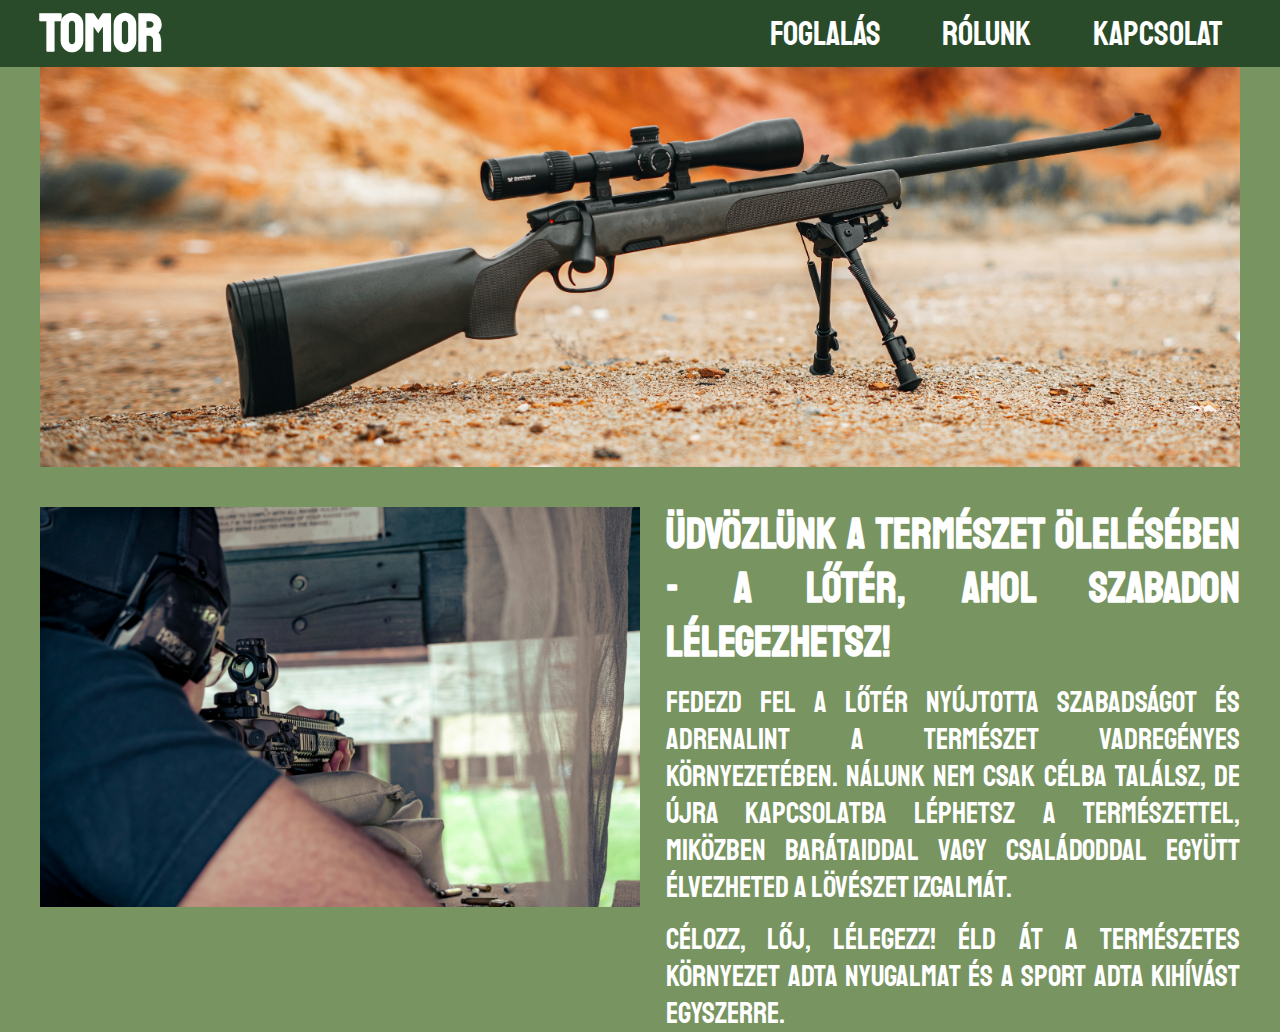
==== index.html @ 5ebb769a "Add files via upload" ====
<!DOCTYPE html>
<html lang="hu">

<head>
    <meta charset="UTF-8">
    <meta name="viewport" content="width=device-width, initial-scale=1.0">
    <title>Tomor</title>
    <link rel="stylesheet" href="style.css">
    <link rel="preconnect" href="https://fonts.googleapis.com">
    <link rel="preconnect" href="https://fonts.gstatic.com" crossorigin>
    <link href="https://fonts.googleapis.com/css2?family=Staatliches&display=swap" rel="stylesheet">
</head>

<body>
    <div class="navbar">
        <div class="border">
            <div class="container">
                <a href="" class="text">
                    <h1 class="brand text">Tomor</h1>
                </a>
                <div class="flexbox">
                    <a href="./foglalas.html" class="text">Foglalás</a>
                    <a href="" class="text">Rólunk</a>
                    <a href="" class="text">Kapcsolat</a>
                </div>
            </div>
        </div>
    </div>
    <section class="one">
        <div class="border">
            <div class="banner"></div>
            <div class="flexbox">
                <img id="gunner-image" src="./assets/gunner.jpg"></img>
                <div class="slogan">
                    <h2 class="text">Üdvözlünk a Természet Ölelésében - A Lőtér, Ahol Szabadon Lélegezhetsz!</h2>
                    <p class="text">Fedezd fel a lőtér nyújtotta szabadságot és adrenalint a természet vadregényes
                        környezetében. Nálunk nem csak célba találsz, de újra kapcsolatba léphetsz a természettel,
                        miközben barátaiddal vagy családoddal együtt élvezheted a lövészet izgalmát.</p>
                    <p class="text">Célozz, lőj, lélegezz! Éld át a természetes környezet adta nyugalmat és a sport adta
                        kihívást egyszerre.</p>
                </div>
            </div>

        </div>

    </section>

</body>

</html>
---- style.css ----
* {
    margin: 0;
}

body {
    margin: 0;
    background-color: #789461;
}

.text {
    color: white;
    font-family: Staatliches, sans-serif;
    text-decoration: none;
}

.navbar {
    background-color: #294B29;
    display: flex;
    align-items: center;
}

.container {
    display: flex;
    justify-content: space-between;
    align-items: center;
}

.border {
    margin: 0 auto 0 auto;
    width: 1400px;
}

.navbar h1 {
    font-size: 40pt;
}

.navbar .flexbox a {
    font-size: 25pt;
    padding: 1vh 2vh 1vh 2vh;
}

.navbar .flexbox a:hover {
    background-color: #50623A;
}

.flexbox {
    display: flex;
    gap: 2vw;
}

.banner {
    background-image: url("./assets/background.jpg");
    background-size: cover;
    background-repeat: no-repeat;
    height: 400px;
    width: 100%;
    display: flex;
    justify-content: flex-end;
    align-items: flex-end;

}

.one .flexbox {
    margin: 40px 0px 0px 0;
    justify-content: space-between;
}

.slogan {
    width: 800px;
}

.slogan>h2 {
    font-size: 32pt;
    text-align: justify;
    margin-bottom: 5px;
}

.slogan>p {
    font-size: 22pt;
    text-align: justify;
    margin-top: 15px;
}

#gunner-image {
    background-image: url("./assets/gunner.jpg");
    background-repeat: no-repeat;
    height: 400px;
}




@media (max-width: 1400px) {
    .border {
        width: 1200px;
    }
}
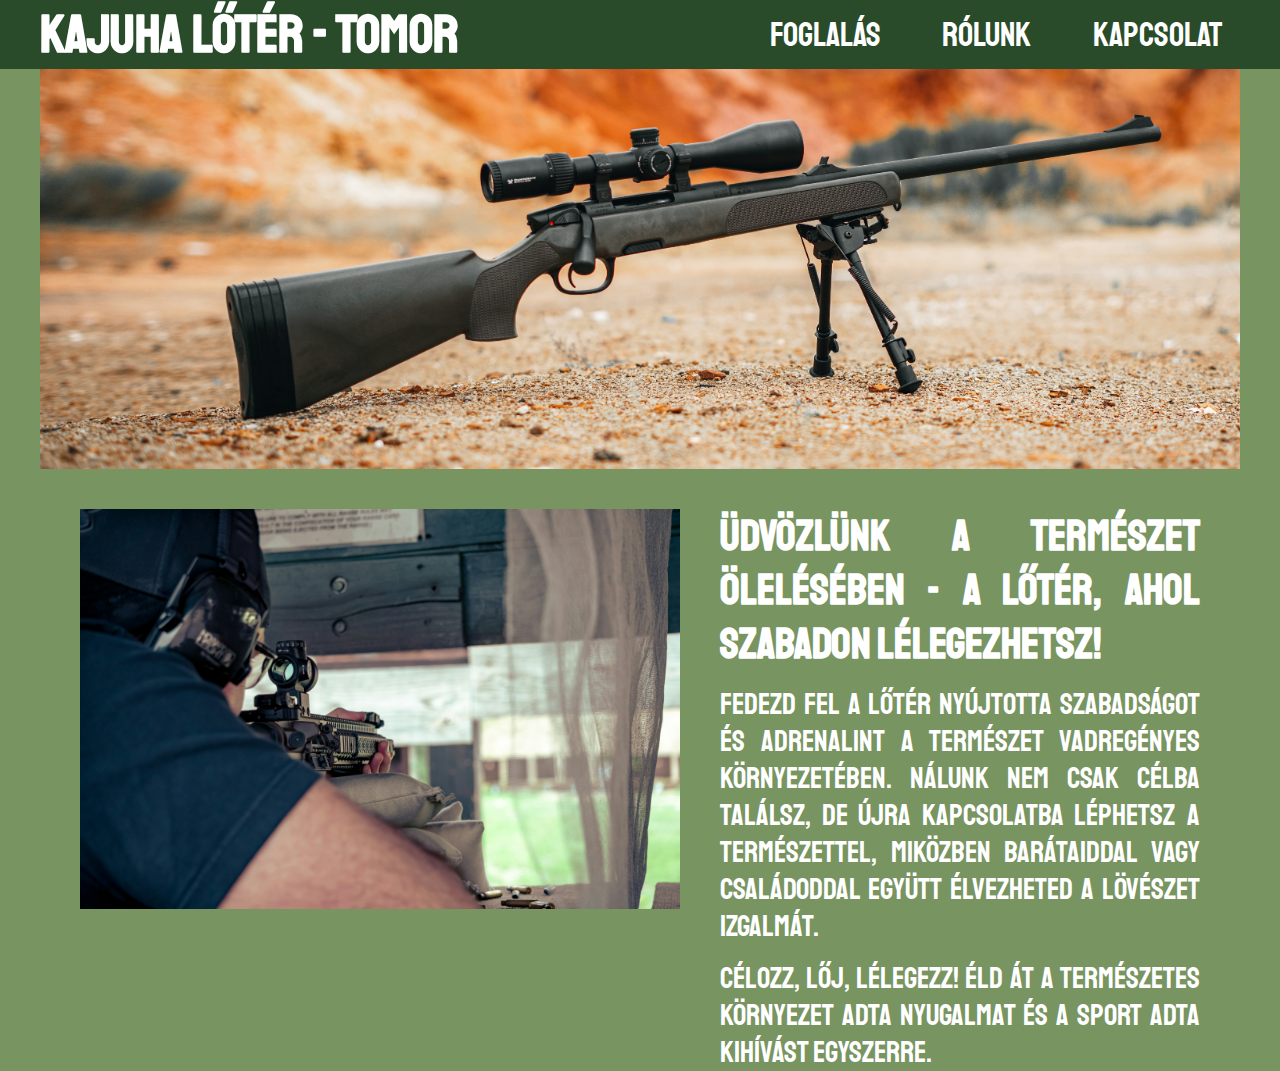
==== commit 20c0d1fe: "Booking system added" ====
--- a/index.html
+++ b/index.html
@@ -16,7 +16,7 @@
         <div class="border">
             <div class="container">
                 <a href="" class="text">
-                    <h1 class="brand text">Tomor</h1>
+                    <h1 class="brand text">Kajuha Lőtér - Tomor</h1>
                 </a>
                 <div class="flexbox">
                     <a href="./foglalas.html" class="text">Foglalás</a>
@@ -45,6 +45,8 @@
 
     </section>
 
+    
+
 </body>
 
 </html>--- a/style.css
+++ b/style.css
@@ -36,7 +36,7 @@
 
 .navbar .flexbox a {
     font-size: 25pt;
-    padding: 1vh 2vh 1vh 2vh;
+    padding: 1.5vh 2vh 1.5vh 2vh;
 }
 
 .navbar .flexbox a:hover {
@@ -61,12 +61,15 @@
 }
 
 .one .flexbox {
+    display: flex;
     margin: 40px 0px 0px 0;
     justify-content: space-between;
+    gap: 40px;
 }
 
 .slogan {
     width: 800px;
+    margin-right: 40px;
 }
 
 .slogan>h2 {
@@ -85,8 +88,18 @@
     background-image: url("./assets/gunner.jpg");
     background-repeat: no-repeat;
     height: 400px;
+    margin-left: 40px;
 }
 
+.flex-container {
+    display: flex;
+    justify-content: center;
+    margin-top: 20px;
+}
+
+.booking-container {
+    width: 800px;
+}
 
 
 
